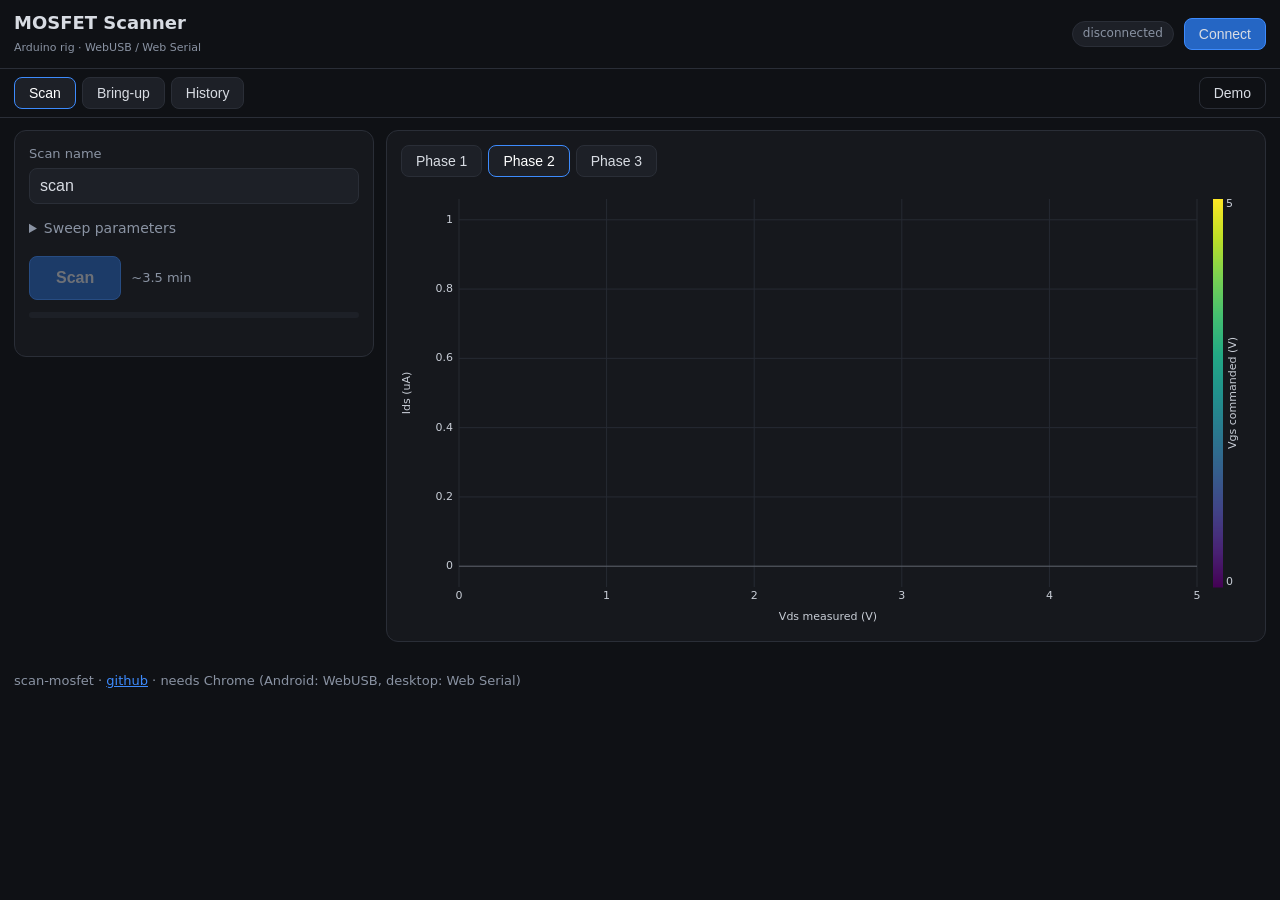
==== docs/index.html @ faa752f9 "Add browser UI for the Arduino scanner (/docs, GitHub Pages) Chrome-Android-first web app replicatin" ====
<!doctype html>
<html lang="en">
<head>
  <meta charset="utf-8">
  <meta name="viewport" content="width=device-width, initial-scale=1, viewport-fit=cover">
  <meta name="theme-color" content="#16181d">
  <title>MOSFET Scanner</title>
  <link rel="manifest" href="manifest.webmanifest">
  <link rel="icon" href="icons/icon-192.png">
  <link rel="apple-touch-icon" href="icons/icon-192.png">
  <link rel="stylesheet" href="css/app.css">
</head>
<body>

<header>
  <div class="title">
    <h1>MOSFET Scanner</h1>
    <span class="sub">Arduino rig &middot; WebUSB / Web Serial</span>
  </div>
  <span id="conn-chip" class="chip off">disconnected</span>
  <button id="btn-connect" class="primary">Connect</button>
</header>

<nav id="nav">
  <button data-screen="scan" class="active">Scan</button>
  <button data-screen="bringup">Bring-up</button>
  <button data-screen="history">History</button>
  <button id="btn-demo" class="ghost" title="Run against a simulated rig">Demo</button>
</nav>

<main id="screen-scan" class="screen">
  <section class="panel params">
    <label class="row">Scan name
      <input id="p-name" type="text" value="scan" autocomplete="off">
    </label>

    <details id="params-details">
      <summary>Sweep parameters</summary>
      <div class="grid">
        <label>H start (V)<input id="p-hStart" type="number" step="0.1" min="0" max="5"></label>
        <label>H stop (V)<input id="p-hStop" type="number" step="0.1" min="0" max="5"></label>
        <label>H step (V)<input id="p-hStep" type="number" step="0.01" min="0.01" max="5"></label>
        <label>G start (V)<input id="p-gStart" type="number" step="0.1" min="0" max="5"></label>
        <label>G stop (V)<input id="p-gStop" type="number" step="0.1" min="0" max="5"></label>
        <label>G step (V)<input id="p-gStep" type="number" step="0.01" min="0.01" max="5"></label>
        <label>ADC avg<input id="p-avg" type="number" step="1" min="1" max="200"></label>
        <label>Settle (ms)<input id="p-settleMs" type="number" step="1" min="0" max="2000"></label>
        <label>Gate settle (ms)<input id="p-gateSettleMs" type="number" step="10" min="0" max="5000"></label>
        <label>R_low (&ohm;)<input id="p-rlow" type="number" step="1" min="1"></label>
        <label>R_gate (&ohm;)<input id="p-rgate" type="number" step="1000" min="1000"></label>
      </div>
      <div class="phases">
        <label><input id="p-p1" type="checkbox"> 1: gate leakage</label>
        <label><input id="p-p2" type="checkbox"> 2: +Vgs map</label>
        <label><input id="p-p3" type="checkbox"> 3: &minus;Vgs map</label>
      </div>
    </details>

    <div class="runrow">
      <button id="btn-scan" class="primary big" disabled>Scan</button>
      <button id="btn-abort" class="danger big" hidden>Abort</button>
      <span id="scan-est" class="dim"></span>
    </div>
    <div class="progress"><div id="progress-bar"></div></div>
    <div id="scan-status" class="status"></div>
  </section>

  <section class="panel charts">
    <div class="tabs" id="chart-tabs">
      <button data-chart="p1">Phase 1</button>
      <button data-chart="p2" class="active">Phase 2</button>
      <button data-chart="p3">Phase 3</button>
    </div>
    <div id="wrap-p1" class="chart-wrap" hidden>
      <canvas id="chart-p1"></canvas>
      <div id="leak-summary" class="dim"></div>
    </div>
    <div id="wrap-p2" class="chart-wrap"><canvas id="chart-p2"></canvas></div>
    <div id="wrap-p3" class="chart-wrap" hidden><canvas id="chart-p3"></canvas></div>
  </section>
</main>

<main id="screen-bringup" class="screen" hidden>
  <section class="panel">
    <p class="dim">Guided check of a freshly assembled rig: link &rarr; harness &rarr; DACs &rarr;
    no-DUT self-test &rarr; jumper-wire functional tests &rarr; DMM calibration.
    Equivalent of <code>bring-up.py</code>.</p>
    <button id="btn-bringup" class="primary big" disabled>Start bring-up</button>
    <ol id="bringup-steps" class="steps"></ol>
    <div id="bringup-summary" class="status"></div>
  </section>
</main>

<main id="screen-history" class="screen" hidden>
  <section class="panel" id="history-list-panel">
    <h2>Saved scans</h2>
    <div id="history-list"></div>
  </section>
  <section class="panel" id="history-view" hidden>
    <div class="runrow">
      <button id="btn-hv-back" class="ghost">&larr; Back</button>
      <h2 id="hv-title"></h2>
    </div>
    <div id="hv-downloads" class="runrow"></div>
    <div id="hv-wrap-p1" class="chart-wrap" hidden>
      <canvas id="hv-chart-p1"></canvas>
      <div id="hv-leak" class="dim"></div>
    </div>
    <div id="hv-wrap-p2" class="chart-wrap" hidden><canvas id="hv-chart-p2"></canvas></div>
    <div id="hv-wrap-p3" class="chart-wrap" hidden><canvas id="hv-chart-p3"></canvas></div>
  </section>
</main>

<footer class="dim">
  scan-mosfet &middot; <a href="https://github.com/bigjosh/scan-mosfet">github</a> &middot;
  needs Chrome (Android: WebUSB, desktop: Web Serial)
</footer>

<script type="module" src="js/app.js"></script>
</body>
</html>
---- docs/css/app.css ----
:root {
  --bg: #0f1115;
  --panel: #16181d;
  --panel2: #1d2027;
  --fg: #d8dce3;
  --dim: #8a93a3;
  --accent: #3d8bfd;
  --accent2: #2566c4;
  --danger: #d9534f;
  --ok: #3fb950;
  --fail: #f85149;
  --border: #2a2e37;
  --chart-bg: #16181d;
  --chart-fg: #c8cdd6;
  --chart-grid: #262a33;
}

* { box-sizing: border-box; }
[hidden] { display: none !important; }
html, body { margin: 0; padding: 0; }
body {
  background: var(--bg);
  color: var(--fg);
  font: 15px/1.45 system-ui, -apple-system, "Segoe UI", Roboto, sans-serif;
  padding-bottom: 24px;
}
a { color: var(--accent); }
code { background: var(--panel2); padding: 1px 5px; border-radius: 4px; font-size: 0.9em; }

header {
  display: flex; align-items: center; gap: 10px;
  padding: 10px 14px;
  border-bottom: 1px solid var(--border);
}
header .title { flex: 1; min-width: 0; }
header h1 { font-size: 18px; margin: 0; }
header .sub { font-size: 11px; color: var(--dim); }

.chip {
  font-size: 12px; padding: 3px 10px; border-radius: 999px;
  background: var(--panel2); border: 1px solid var(--border);
  white-space: nowrap; max-width: 40vw; overflow: hidden; text-overflow: ellipsis;
}
.chip.on { border-color: var(--ok); color: var(--ok); }
.chip.off { color: var(--dim); }
.chip.demo { border-color: #c9a227; color: #e3c14c; }

nav {
  display: flex; gap: 6px; padding: 8px 14px;
  border-bottom: 1px solid var(--border);
}
nav button { flex: 0 0 auto; }
nav .ghost { margin-left: auto; }

button {
  background: var(--panel2); color: var(--fg);
  border: 1px solid var(--border); border-radius: 8px;
  padding: 7px 14px; font-size: 14px; cursor: pointer;
  touch-action: manipulation;
}
button:disabled { opacity: 0.45; cursor: default; }
button.primary { background: var(--accent2); border-color: var(--accent); }
button.primary:not(:disabled):active { background: var(--accent); }
button.danger { background: #7c2f2d; border-color: var(--danger); }
button.ghost { background: transparent; }
button.big { padding: 12px 26px; font-size: 16px; font-weight: 600; }
nav button.active { border-color: var(--accent); color: #fff; background: var(--panel2); }

.screen { padding: 12px 14px; display: grid; gap: 12px; }
.panel {
  background: var(--panel); border: 1px solid var(--border);
  border-radius: 12px; padding: 14px;
}
.panel h2 { margin: 0 0 10px; font-size: 16px; }

label.row { display: flex; flex-direction: column; gap: 4px; font-size: 13px; color: var(--dim); }
label.row input { font-size: 16px; }

input[type="text"], input[type="number"] {
  background: var(--panel2); color: var(--fg);
  border: 1px solid var(--border); border-radius: 8px;
  padding: 8px 10px; width: 100%;
}
input[type="checkbox"] { width: 18px; height: 18px; accent-color: var(--accent); }

details { margin-top: 10px; }
summary { cursor: pointer; color: var(--dim); font-size: 14px; padding: 4px 0; }
.grid {
  display: grid; grid-template-columns: repeat(3, 1fr); gap: 8px; margin-top: 8px;
}
.grid label { font-size: 12px; color: var(--dim); display: flex; flex-direction: column; gap: 3px; }
.phases { display: flex; gap: 16px; flex-wrap: wrap; margin-top: 12px; font-size: 14px; }
.phases label { display: flex; align-items: center; gap: 6px; }

.runrow { display: flex; align-items: center; gap: 10px; margin-top: 14px; flex-wrap: wrap; }
.dim { color: var(--dim); font-size: 13px; }

.progress {
  height: 6px; border-radius: 3px; background: var(--panel2);
  margin-top: 12px; overflow: hidden;
}
#progress-bar { height: 100%; width: 0; background: var(--accent); transition: width 0.15s; }
.status { margin-top: 8px; font-size: 13px; color: var(--dim); min-height: 1.2em; }

.tabs { display: flex; gap: 6px; margin-bottom: 10px; }
.tabs button.active { border-color: var(--accent); color: #fff; }
.chart-wrap { width: 100%; }
canvas { display: block; width: 100%; border-radius: 8px; }

/* bring-up steps */
.steps { list-style: none; margin: 14px 0 0; padding: 0; display: grid; gap: 8px; }
.steps li {
  background: var(--panel2); border: 1px solid var(--border);
  border-radius: 10px; padding: 10px 12px;
}
.steps .head { display: flex; align-items: center; gap: 10px; }
.steps .badge {
  font-size: 11px; font-weight: 700; padding: 2px 8px; border-radius: 999px;
  background: var(--panel); border: 1px solid var(--border); color: var(--dim);
  min-width: 44px; text-align: center;
}
.steps .badge.run { color: var(--accent); border-color: var(--accent); }
.steps .badge.pass { color: var(--ok); border-color: var(--ok); }
.steps .badge.fail { color: var(--fail); border-color: var(--fail); }
.steps .badge.skip { color: #c9a227; border-color: #c9a227; }
.steps .action {
  margin-top: 8px; padding: 8px 10px; border-radius: 8px;
  background: #23314a; border: 1px solid var(--accent2); font-size: 14px;
}
.steps .action .runrow { margin-top: 8px; }
.steps pre {
  margin: 8px 0 0; padding: 8px 10px; border-radius: 8px;
  background: var(--bg); color: var(--chart-fg);
  font: 11.5px/1.5 ui-monospace, Consolas, monospace;
  white-space: pre-wrap; word-break: break-word;
  max-height: 260px; overflow: auto;
}

/* history */
.scanrow {
  display: flex; align-items: center; gap: 10px; flex-wrap: wrap;
  padding: 10px 4px; border-bottom: 1px solid var(--border);
}
.scanrow .meta { flex: 1; min-width: 180px; }
.scanrow .meta .name { font-weight: 600; }
.scanrow .meta .sub { font-size: 12px; color: var(--dim); }

footer { padding: 18px 14px; font-size: 12px; }

@media (min-width: 900px) {
  #screen-scan { grid-template-columns: 360px 1fr; align-items: start; }
  .grid { grid-template-columns: repeat(3, 1fr); }
}
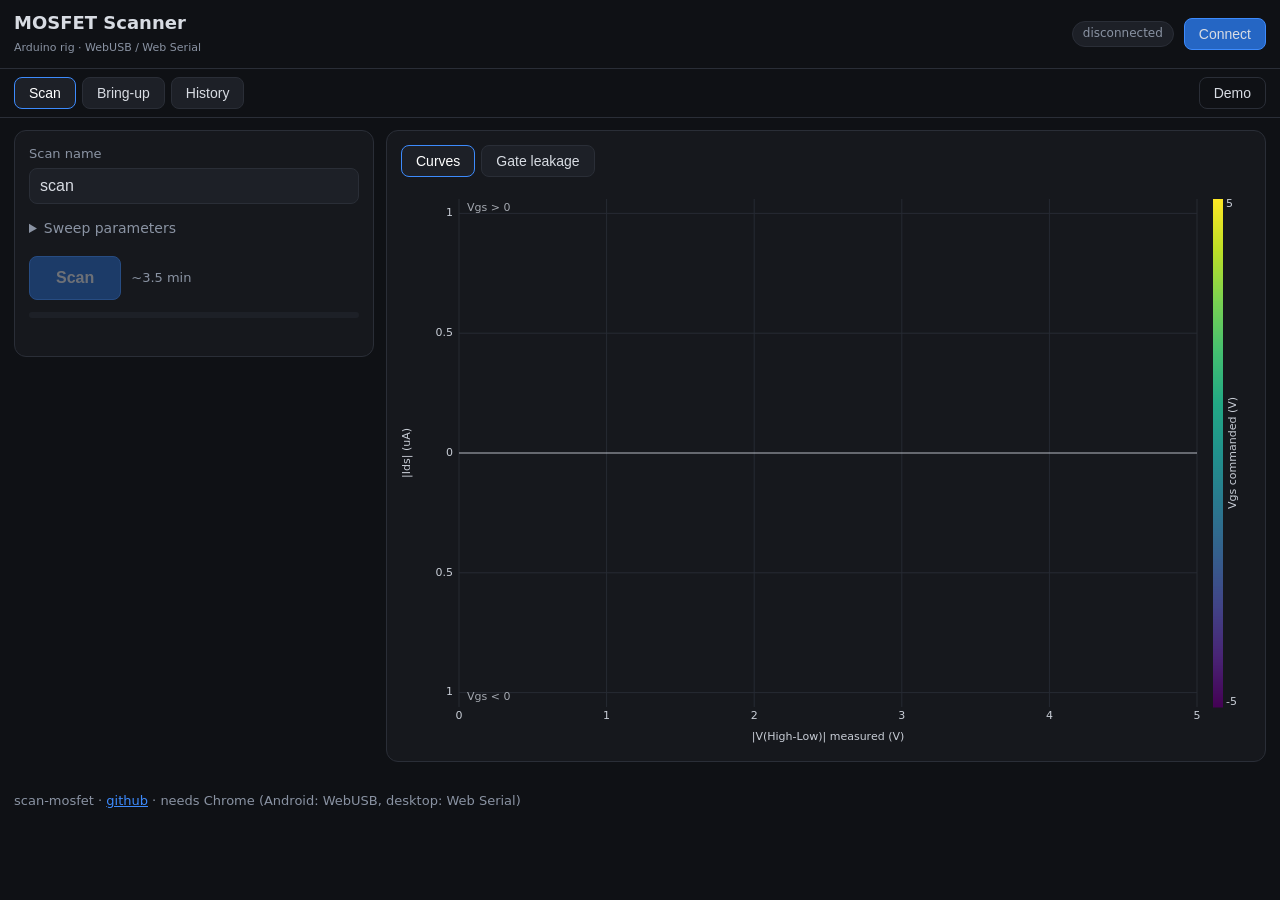
==== commit d7ec2826: "Web UI: combined mirror chart for the two gate polarities Replaces the separate phase-2/3 tabs with " ====
--- a/docs/index.html
+++ b/docs/index.html
@@ -67,16 +67,14 @@
 
   <section class="panel charts">
     <div class="tabs" id="chart-tabs">
-      <button data-chart="p1">Phase 1</button>
-      <button data-chart="p2" class="active">Phase 2</button>
-      <button data-chart="p3">Phase 3</button>
+      <button data-chart="cv" class="active">Curves</button>
+      <button data-chart="p1">Gate leakage</button>
     </div>
+    <div id="wrap-cv" class="chart-wrap"><canvas id="chart-cv"></canvas></div>
     <div id="wrap-p1" class="chart-wrap" hidden>
       <canvas id="chart-p1"></canvas>
       <div id="leak-summary" class="dim"></div>
     </div>
-    <div id="wrap-p2" class="chart-wrap"><canvas id="chart-p2"></canvas></div>
-    <div id="wrap-p3" class="chart-wrap" hidden><canvas id="chart-p3"></canvas></div>
   </section>
 </main>
 
@@ -102,12 +100,11 @@
       <h2 id="hv-title"></h2>
     </div>
     <div id="hv-downloads" class="runrow"></div>
+    <div id="hv-wrap-cv" class="chart-wrap" hidden><canvas id="hv-chart-cv"></canvas></div>
     <div id="hv-wrap-p1" class="chart-wrap" hidden>
       <canvas id="hv-chart-p1"></canvas>
       <div id="hv-leak" class="dim"></div>
     </div>
-    <div id="hv-wrap-p2" class="chart-wrap" hidden><canvas id="hv-chart-p2"></canvas></div>
-    <div id="hv-wrap-p3" class="chart-wrap" hidden><canvas id="hv-chart-p3"></canvas></div>
   </section>
 </main>
 
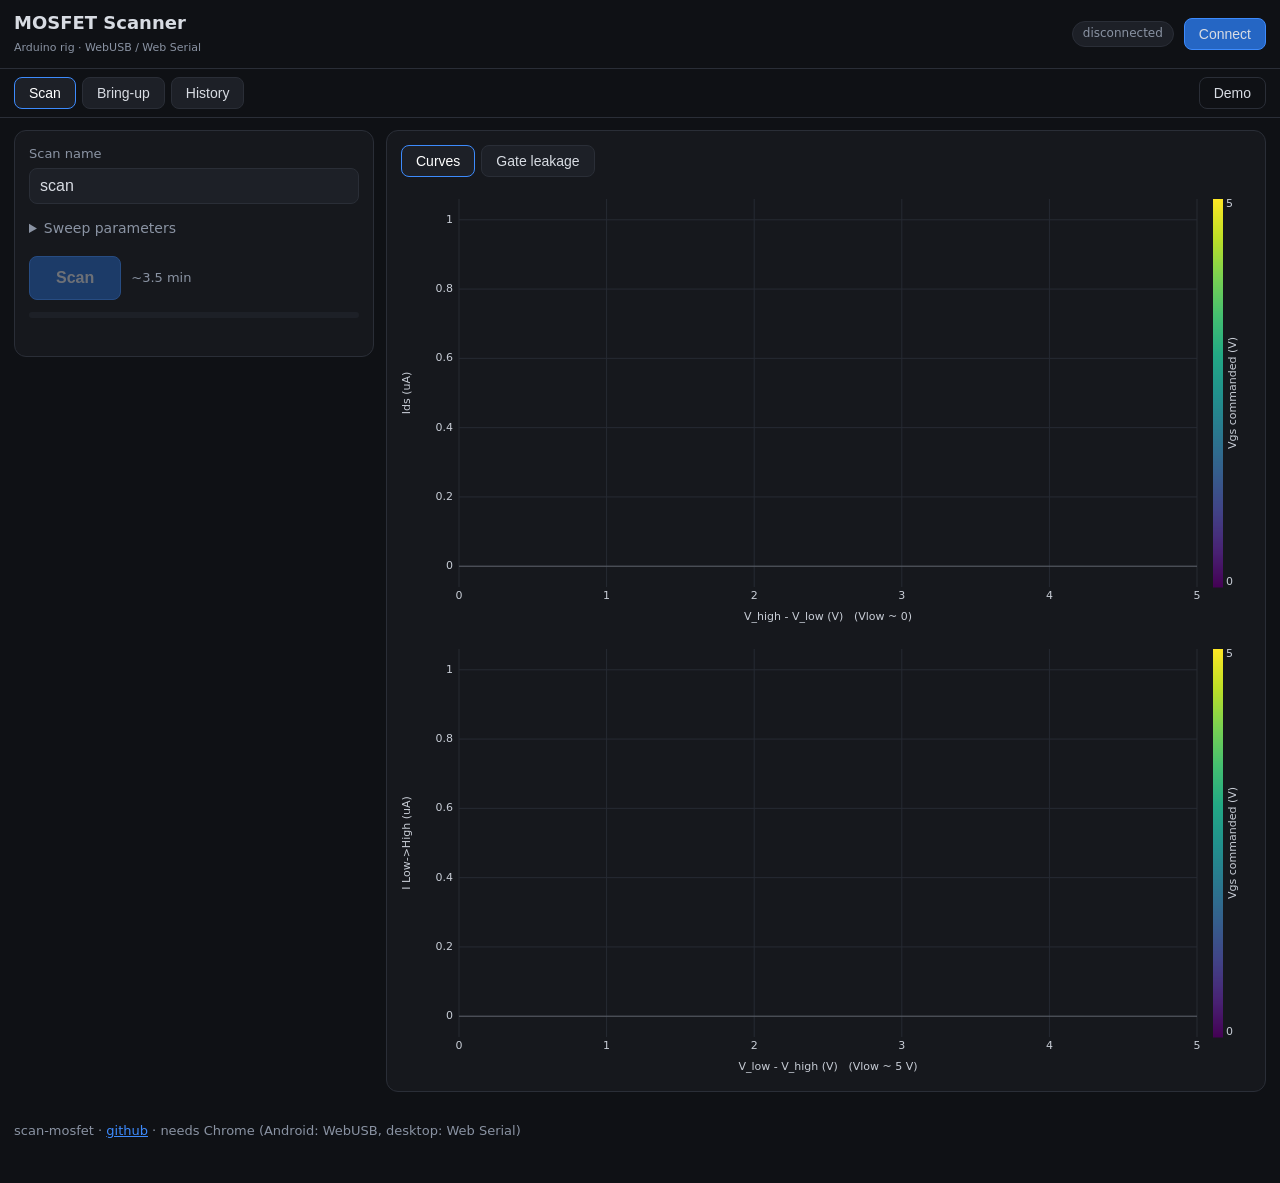
==== commit d746f13c: "Web UI: split the gate polarities into two stacked charts The mirror view implied one shared axis, b" ====
--- a/docs/index.html
+++ b/docs/index.html
@@ -70,7 +70,10 @@
       <button data-chart="cv" class="active">Curves</button>
       <button data-chart="p1">Gate leakage</button>
     </div>
-    <div id="wrap-cv" class="chart-wrap"><canvas id="chart-cv"></canvas></div>
+    <div id="wrap-cv" class="chart-wrap">
+      <canvas id="chart-cv-pos"></canvas>
+      <canvas id="chart-cv-neg" class="stacked"></canvas>
+    </div>
     <div id="wrap-p1" class="chart-wrap" hidden>
       <canvas id="chart-p1"></canvas>
       <div id="leak-summary" class="dim"></div>
@@ -100,7 +103,10 @@
       <h2 id="hv-title"></h2>
     </div>
     <div id="hv-downloads" class="runrow"></div>
-    <div id="hv-wrap-cv" class="chart-wrap" hidden><canvas id="hv-chart-cv"></canvas></div>
+    <div id="hv-wrap-cv" class="chart-wrap" hidden>
+      <canvas id="hv-chart-cv-pos"></canvas>
+      <canvas id="hv-chart-cv-neg" class="stacked"></canvas>
+    </div>
     <div id="hv-wrap-p1" class="chart-wrap" hidden>
       <canvas id="hv-chart-p1"></canvas>
       <div id="hv-leak" class="dim"></div>
@@ -114,5 +120,16 @@
 </footer>
 
 <script type="module" src="js/app.js"></script>
+<script>
+  // If the module graph failed (often a CDN mid-deploy mix), say so instead
+  // of showing a dead page.
+  setTimeout(() => {
+    if (!window.__appBooted) {
+      const el = document.getElementById('scan-status');
+      if (el) el.textContent = 'App failed to start - if this follows an update, the CDN is ' +
+        'still settling (up to ~10 min). Hard-reload (Ctrl+Shift+R) or retry shortly.';
+    }
+  }, 4000);
+</script>
 </body>
 </html>
--- a/docs/css/app.css
+++ b/docs/css/app.css
@@ -106,6 +106,7 @@
 .tabs button.active { border-color: var(--accent); color: #fff; }
 .chart-wrap { width: 100%; }
 canvas { display: block; width: 100%; border-radius: 8px; }
+canvas.stacked { margin-top: 10px; }
 
 /* bring-up steps */
 .steps { list-style: none; margin: 14px 0 0; padding: 0; display: grid; gap: 8px; }
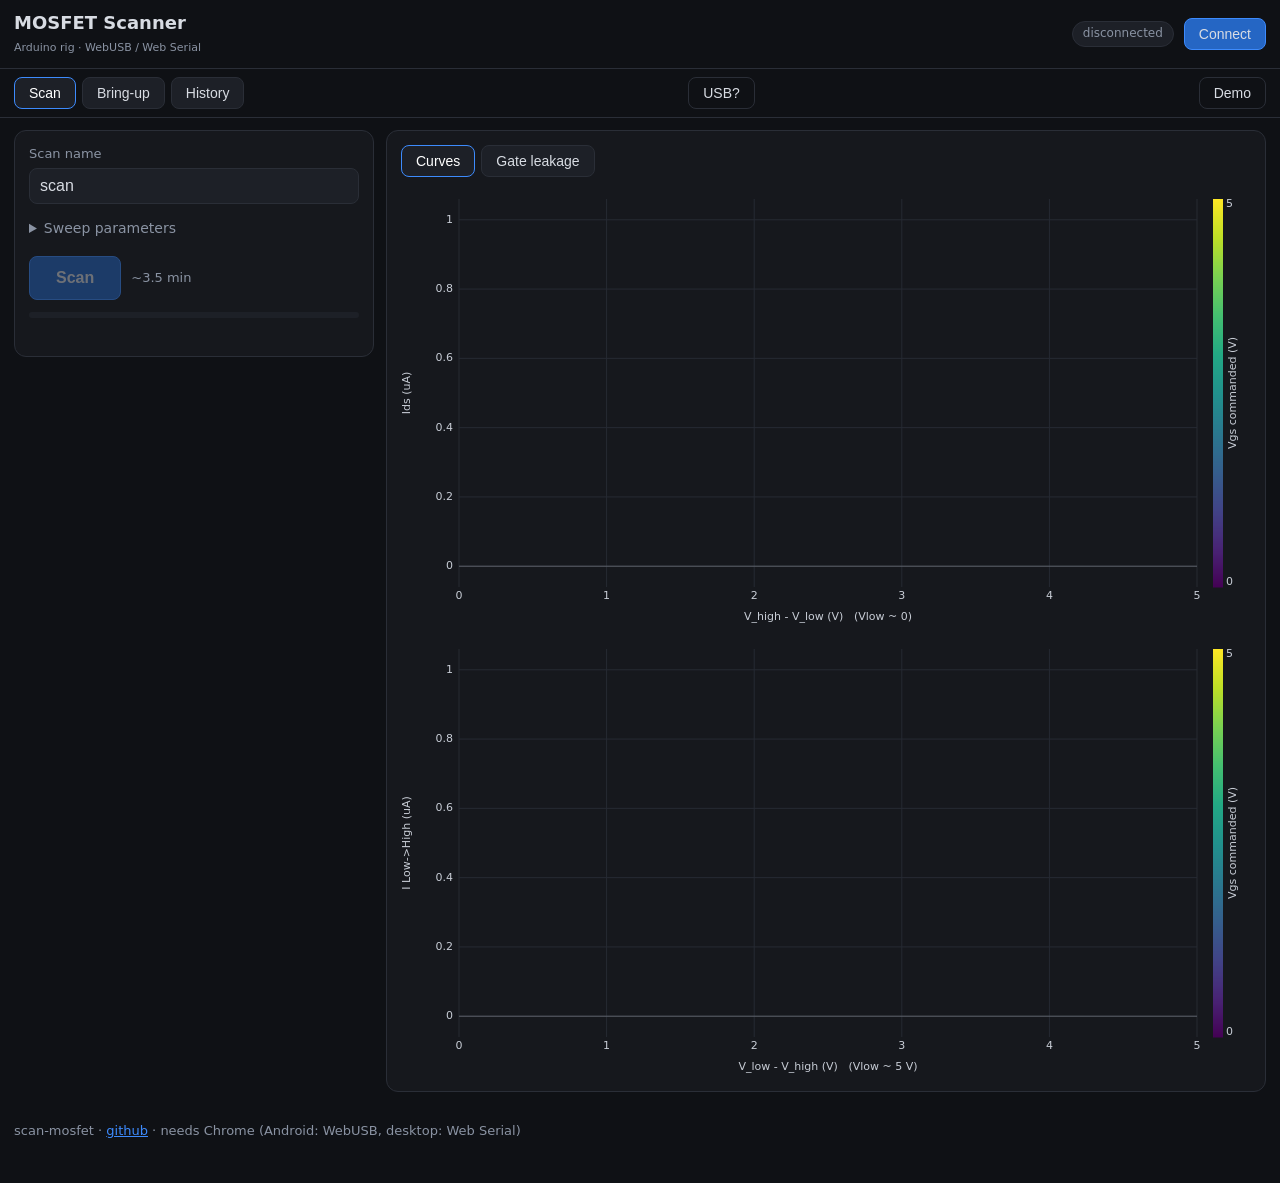
==== commit bbc26f45: "Web UI: USB troubleshooting mode + broader CDC device filter Phone WebUSB chooser reports no-compati" ====
--- a/docs/index.html
+++ b/docs/index.html
@@ -25,8 +25,10 @@
   <button data-screen="scan" class="active">Scan</button>
   <button data-screen="bringup">Bring-up</button>
   <button data-screen="history">History</button>
+  <button id="btn-usbdiag" class="ghost" title="Dump what WebUSB can see (connection troubleshooting)">USB?</button>
   <button id="btn-demo" class="ghost" title="Run against a simulated rig">Demo</button>
 </nav>
+<pre id="usb-diag" class="diag" hidden></pre>
 
 <main id="screen-scan" class="screen">
   <section class="panel params">
--- a/docs/css/app.css
+++ b/docs/css/app.css
@@ -148,6 +148,13 @@
 
 footer { padding: 18px 14px; font-size: 12px; }
 
+pre.diag {
+  margin: 10px 14px; padding: 10px 12px; border-radius: 10px;
+  background: var(--panel); border: 1px solid var(--border);
+  font: 11.5px/1.5 ui-monospace, Consolas, monospace;
+  white-space: pre-wrap; word-break: break-all; color: var(--chart-fg);
+}
+
 @media (min-width: 900px) {
   #screen-scan { grid-template-columns: 360px 1fr; align-items: start; }
   .grid { grid-template-columns: repeat(3, 1fr); }
